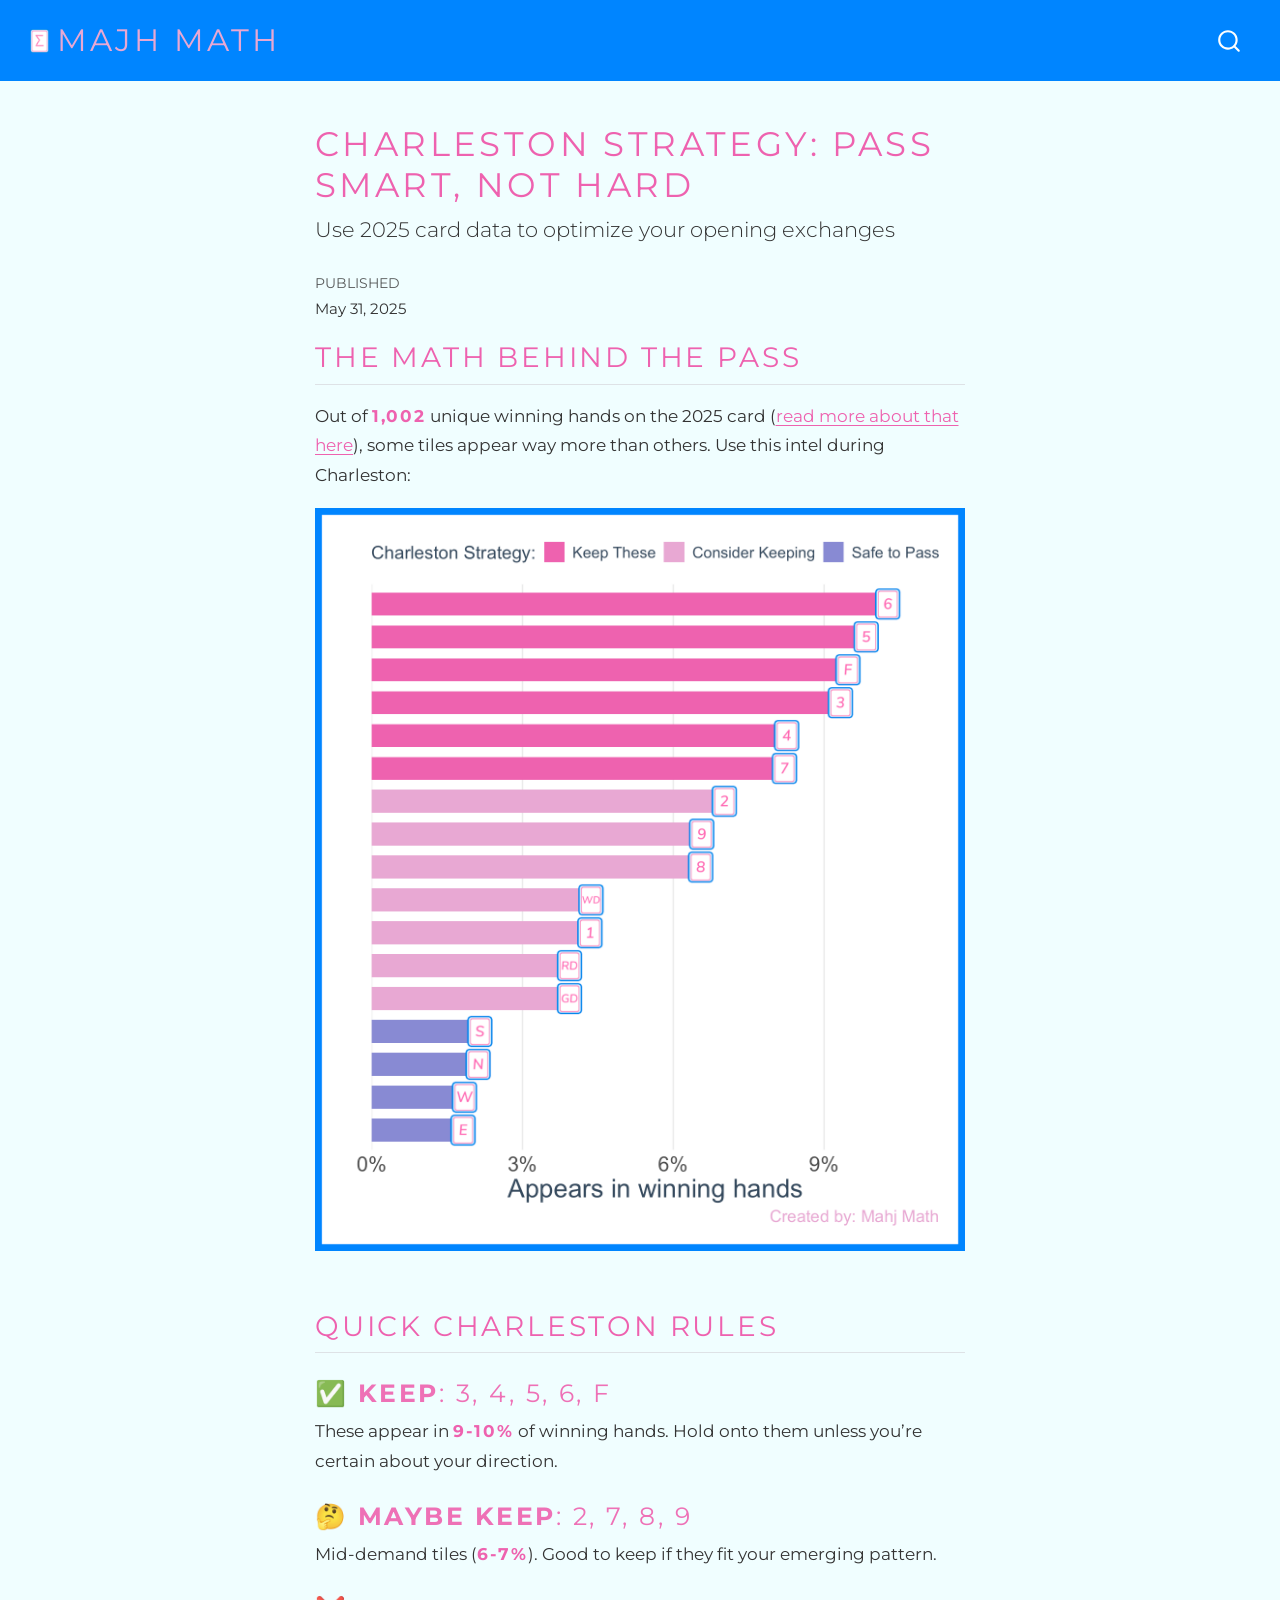
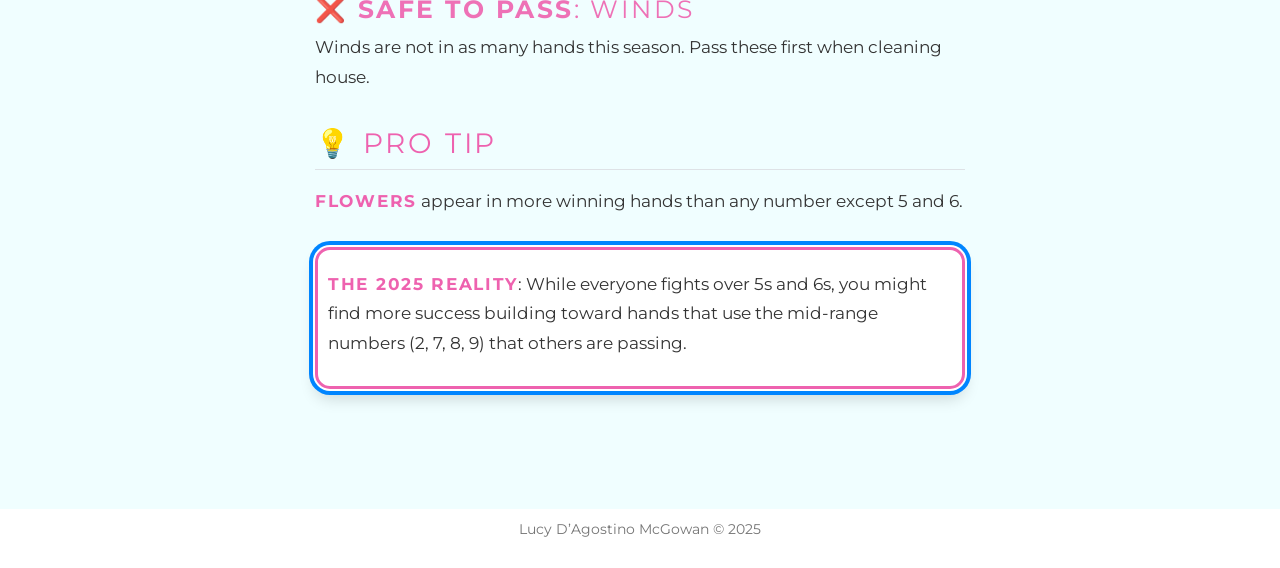
==== posts/2025-charleston/index.html @ de29fdbb "Built site for gh-pages" ====
<!DOCTYPE html>
<html xmlns="http://www.w3.org/1999/xhtml" lang="en" xml:lang="en"><head>

<meta charset="utf-8">
<meta name="generator" content="quarto-1.7.29">

<meta name="viewport" content="width=device-width, initial-scale=1.0, user-scalable=yes">

<meta name="dcterms.date" content="2025-05-31">

<title>Charleston Strategy: Pass Smart, Not Hard – majh math</title>
<style>
code{white-space: pre-wrap;}
span.smallcaps{font-variant: small-caps;}
div.columns{display: flex; gap: min(4vw, 1.5em);}
div.column{flex: auto; overflow-x: auto;}
div.hanging-indent{margin-left: 1.5em; text-indent: -1.5em;}
ul.task-list{list-style: none;}
ul.task-list li input[type="checkbox"] {
  width: 0.8em;
  margin: 0 0.8em 0.2em -1em; /* quarto-specific, see https://github.com/quarto-dev/quarto-cli/issues/4556 */ 
  vertical-align: middle;
}
</style>


<script src="../../site_libs/quarto-nav/quarto-nav.js"></script>
<script src="../../site_libs/quarto-nav/headroom.min.js"></script>
<script src="../../site_libs/clipboard/clipboard.min.js"></script>
<script src="../../site_libs/quarto-search/autocomplete.umd.js"></script>
<script src="../../site_libs/quarto-search/fuse.min.js"></script>
<script src="../../site_libs/quarto-search/quarto-search.js"></script>
<meta name="quarto:offset" content="../../">
<script src="../../site_libs/quarto-html/quarto.js" type="module"></script>
<script src="../../site_libs/quarto-html/tabsets/tabsets.js" type="module"></script>
<script src="../../site_libs/quarto-html/popper.min.js"></script>
<script src="../../site_libs/quarto-html/tippy.umd.min.js"></script>
<script src="../../site_libs/quarto-html/anchor.min.js"></script>
<link href="../../site_libs/quarto-html/tippy.css" rel="stylesheet">
<link href="../../site_libs/quarto-html/quarto-syntax-highlighting-0815c480559380816a4d1ea211a47e91.css" rel="stylesheet" id="quarto-text-highlighting-styles">
<script src="../../site_libs/bootstrap/bootstrap.min.js"></script>
<link href="../../site_libs/bootstrap/bootstrap-icons.css" rel="stylesheet">
<link href="../../site_libs/bootstrap/bootstrap-e5aacf9d52a28e7d3137a4a02d82b148.min.css" rel="stylesheet" append-hash="true" id="quarto-bootstrap" data-mode="light">
<script id="quarto-search-options" type="application/json">{
  "location": "navbar",
  "copy-button": false,
  "collapse-after": 3,
  "panel-placement": "end",
  "type": "overlay",
  "limit": 50,
  "keyboard-shortcut": [
    "f",
    "/",
    "s"
  ],
  "show-item-context": false,
  "language": {
    "search-no-results-text": "No results",
    "search-matching-documents-text": "matching documents",
    "search-copy-link-title": "Copy link to search",
    "search-hide-matches-text": "Hide additional matches",
    "search-more-match-text": "more match in this document",
    "search-more-matches-text": "more matches in this document",
    "search-clear-button-title": "Clear",
    "search-text-placeholder": "",
    "search-detached-cancel-button-title": "Cancel",
    "search-submit-button-title": "Submit",
    "search-label": "Search"
  }
}</script>


</head>

<body class="nav-fixed fullcontent quarto-light">

<div id="quarto-search-results"></div>
  <header id="quarto-header" class="headroom fixed-top">
    <nav class="navbar navbar-expand-lg " data-bs-theme="dark">
      <div class="navbar-container container-fluid">
      <div class="navbar-brand-container mx-auto">
    <a href="../../index.html" class="navbar-brand navbar-brand-logo">
    <img src="../../logo.png" alt="" class="navbar-logo">
    </a>
    <a class="navbar-brand" href="../../index.html">
    <span class="navbar-title">majh math</span>
    </a>
  </div>
        <div class="quarto-navbar-tools tools-end">
</div>
          <div id="quarto-search" class="" title="Search"></div>
      </div> <!-- /container-fluid -->
    </nav>
</header>
<!-- content -->
<div id="quarto-content" class="quarto-container page-columns page-rows-contents page-layout-article page-navbar">
<!-- sidebar -->
<!-- margin-sidebar -->
    
<!-- main -->
<main class="content" id="quarto-document-content">

<header id="title-block-header" class="quarto-title-block default">
<div class="quarto-title">
<h1 class="title">Charleston Strategy: Pass Smart, Not Hard</h1>
<p class="subtitle lead">Use 2025 card data to optimize your opening exchanges</p>
</div>



<div class="quarto-title-meta">

    
    <div>
    <div class="quarto-title-meta-heading">Published</div>
    <div class="quarto-title-meta-contents">
      <p class="date">May 31, 2025</p>
    </div>
  </div>
  
    
  </div>
  


</header>


<section id="the-math-behind-the-pass" class="level2">
<h2 class="anchored" data-anchor-id="the-math-behind-the-pass">The Math Behind the Pass</h2>
<p>Out of <strong>1,002</strong> unique winning hands on the 2025 card (<a href="../2025-unique-hands/">read more about that here</a>), some tiles appear way more than others. Use this intel during Charleston:</p>
<div class="cell">
<div class="cell-output-display">
<div>
<figure class="figure">
<p><img src="index_files/figure-html/unnamed-chunk-1-1.png" class="img-fluid figure-img" width="672"></p>
</figure>
</div>
</div>
</div>
</section>
<section id="quick-charleston-rules" class="level2">
<h2 class="anchored" data-anchor-id="quick-charleston-rules">Quick Charleston Rules</h2>
<section id="keep-3-4-5-6-f" class="level3">
<h3 class="anchored" data-anchor-id="keep-3-4-5-6-f">✅ <strong>KEEP</strong>: 3, 4, 5, 6, F</h3>
<p>These appear in <strong>9-10%</strong> of winning hands. Hold onto them unless you’re certain about your direction.</p>
</section>
<section id="maybe-keep-2-7-8-9" class="level3">
<h3 class="anchored" data-anchor-id="maybe-keep-2-7-8-9">🤔 <strong>MAYBE KEEP</strong>: 2, 7, 8, 9</h3>
<p>Mid-demand tiles (<strong>6-7%</strong>). Good to keep if they fit your emerging pattern.</p>
</section>
<section id="safe-to-pass-winds" class="level3">
<h3 class="anchored" data-anchor-id="safe-to-pass-winds">❌ <strong>SAFE TO PASS</strong>: Winds</h3>
<p>Winds are not in as many hands this season. Pass these first when cleaning house.</p>
</section>
</section>
<section id="pro-tip" class="level2">
<h2 class="anchored" data-anchor-id="pro-tip">💡 Pro Tip</h2>
<p><strong>Flowers</strong> appear in more winning hands than any number except 5 and 6.</p>
<div class="box">
<p><strong>The 2025 Reality</strong>: While everyone fights over 5s and 6s, you might find more success building toward hands that use the mid-range numbers (2, 7, 8, 9) that others are passing.</p>
</div>


</section>

</main> <!-- /main -->
<script id="quarto-html-after-body" type="application/javascript">
  window.document.addEventListener("DOMContentLoaded", function (event) {
    const icon = "";
    const anchorJS = new window.AnchorJS();
    anchorJS.options = {
      placement: 'right',
      icon: icon
    };
    anchorJS.add('.anchored');
    const isCodeAnnotation = (el) => {
      for (const clz of el.classList) {
        if (clz.startsWith('code-annotation-')) {                     
          return true;
        }
      }
      return false;
    }
    const onCopySuccess = function(e) {
      // button target
      const button = e.trigger;
      // don't keep focus
      button.blur();
      // flash "checked"
      button.classList.add('code-copy-button-checked');
      var currentTitle = button.getAttribute("title");
      button.setAttribute("title", "Copied!");
      let tooltip;
      if (window.bootstrap) {
        button.setAttribute("data-bs-toggle", "tooltip");
        button.setAttribute("data-bs-placement", "left");
        button.setAttribute("data-bs-title", "Copied!");
        tooltip = new bootstrap.Tooltip(button, 
          { trigger: "manual", 
            customClass: "code-copy-button-tooltip",
            offset: [0, -8]});
        tooltip.show();    
      }
      setTimeout(function() {
        if (tooltip) {
          tooltip.hide();
          button.removeAttribute("data-bs-title");
          button.removeAttribute("data-bs-toggle");
          button.removeAttribute("data-bs-placement");
        }
        button.setAttribute("title", currentTitle);
        button.classList.remove('code-copy-button-checked');
      }, 1000);
      // clear code selection
      e.clearSelection();
    }
    const getTextToCopy = function(trigger) {
        const codeEl = trigger.previousElementSibling.cloneNode(true);
        for (const childEl of codeEl.children) {
          if (isCodeAnnotation(childEl)) {
            childEl.remove();
          }
        }
        return codeEl.innerText;
    }
    const clipboard = new window.ClipboardJS('.code-copy-button:not([data-in-quarto-modal])', {
      text: getTextToCopy
    });
    clipboard.on('success', onCopySuccess);
    if (window.document.getElementById('quarto-embedded-source-code-modal')) {
      const clipboardModal = new window.ClipboardJS('.code-copy-button[data-in-quarto-modal]', {
        text: getTextToCopy,
        container: window.document.getElementById('quarto-embedded-source-code-modal')
      });
      clipboardModal.on('success', onCopySuccess);
    }
      var localhostRegex = new RegExp(/^(?:http|https):\/\/localhost\:?[0-9]*\//);
      var mailtoRegex = new RegExp(/^mailto:/);
        var filterRegex = new RegExp("https:\/\/LucyMcGowan\.github\.io\/mahjmath\/");
      var isInternal = (href) => {
          return filterRegex.test(href) || localhostRegex.test(href) || mailtoRegex.test(href);
      }
      // Inspect non-navigation links and adorn them if external
     var links = window.document.querySelectorAll('a[href]:not(.nav-link):not(.navbar-brand):not(.toc-action):not(.sidebar-link):not(.sidebar-item-toggle):not(.pagination-link):not(.no-external):not([aria-hidden]):not(.dropdown-item):not(.quarto-navigation-tool):not(.about-link)');
      for (var i=0; i<links.length; i++) {
        const link = links[i];
        if (!isInternal(link.href)) {
          // undo the damage that might have been done by quarto-nav.js in the case of
          // links that we want to consider external
          if (link.dataset.originalHref !== undefined) {
            link.href = link.dataset.originalHref;
          }
        }
      }
    function tippyHover(el, contentFn, onTriggerFn, onUntriggerFn) {
      const config = {
        allowHTML: true,
        maxWidth: 500,
        delay: 100,
        arrow: false,
        appendTo: function(el) {
            return el.parentElement;
        },
        interactive: true,
        interactiveBorder: 10,
        theme: 'quarto',
        placement: 'bottom-start',
      };
      if (contentFn) {
        config.content = contentFn;
      }
      if (onTriggerFn) {
        config.onTrigger = onTriggerFn;
      }
      if (onUntriggerFn) {
        config.onUntrigger = onUntriggerFn;
      }
      window.tippy(el, config); 
    }
    const noterefs = window.document.querySelectorAll('a[role="doc-noteref"]');
    for (var i=0; i<noterefs.length; i++) {
      const ref = noterefs[i];
      tippyHover(ref, function() {
        // use id or data attribute instead here
        let href = ref.getAttribute('data-footnote-href') || ref.getAttribute('href');
        try { href = new URL(href).hash; } catch {}
        const id = href.replace(/^#\/?/, "");
        const note = window.document.getElementById(id);
        if (note) {
          return note.innerHTML;
        } else {
          return "";
        }
      });
    }
    const xrefs = window.document.querySelectorAll('a.quarto-xref');
    const processXRef = (id, note) => {
      // Strip column container classes
      const stripColumnClz = (el) => {
        el.classList.remove("page-full", "page-columns");
        if (el.children) {
          for (const child of el.children) {
            stripColumnClz(child);
          }
        }
      }
      stripColumnClz(note)
      if (id === null || id.startsWith('sec-')) {
        // Special case sections, only their first couple elements
        const container = document.createElement("div");
        if (note.children && note.children.length > 2) {
          container.appendChild(note.children[0].cloneNode(true));
          for (let i = 1; i < note.children.length; i++) {
            const child = note.children[i];
            if (child.tagName === "P" && child.innerText === "") {
              continue;
            } else {
              container.appendChild(child.cloneNode(true));
              break;
            }
          }
          if (window.Quarto?.typesetMath) {
            window.Quarto.typesetMath(container);
          }
          return container.innerHTML
        } else {
          if (window.Quarto?.typesetMath) {
            window.Quarto.typesetMath(note);
          }
          return note.innerHTML;
        }
      } else {
        // Remove any anchor links if they are present
        const anchorLink = note.querySelector('a.anchorjs-link');
        if (anchorLink) {
          anchorLink.remove();
        }
        if (window.Quarto?.typesetMath) {
          window.Quarto.typesetMath(note);
        }
        if (note.classList.contains("callout")) {
          return note.outerHTML;
        } else {
          return note.innerHTML;
        }
      }
    }
    for (var i=0; i<xrefs.length; i++) {
      const xref = xrefs[i];
      tippyHover(xref, undefined, function(instance) {
        instance.disable();
        let url = xref.getAttribute('href');
        let hash = undefined; 
        if (url.startsWith('#')) {
          hash = url;
        } else {
          try { hash = new URL(url).hash; } catch {}
        }
        if (hash) {
          const id = hash.replace(/^#\/?/, "");
          const note = window.document.getElementById(id);
          if (note !== null) {
            try {
              const html = processXRef(id, note.cloneNode(true));
              instance.setContent(html);
            } finally {
              instance.enable();
              instance.show();
            }
          } else {
            // See if we can fetch this
            fetch(url.split('#')[0])
            .then(res => res.text())
            .then(html => {
              const parser = new DOMParser();
              const htmlDoc = parser.parseFromString(html, "text/html");
              const note = htmlDoc.getElementById(id);
              if (note !== null) {
                const html = processXRef(id, note);
                instance.setContent(html);
              } 
            }).finally(() => {
              instance.enable();
              instance.show();
            });
          }
        } else {
          // See if we can fetch a full url (with no hash to target)
          // This is a special case and we should probably do some content thinning / targeting
          fetch(url)
          .then(res => res.text())
          .then(html => {
            const parser = new DOMParser();
            const htmlDoc = parser.parseFromString(html, "text/html");
            const note = htmlDoc.querySelector('main.content');
            if (note !== null) {
              // This should only happen for chapter cross references
              // (since there is no id in the URL)
              // remove the first header
              if (note.children.length > 0 && note.children[0].tagName === "HEADER") {
                note.children[0].remove();
              }
              const html = processXRef(null, note);
              instance.setContent(html);
            } 
          }).finally(() => {
            instance.enable();
            instance.show();
          });
        }
      }, function(instance) {
      });
    }
        let selectedAnnoteEl;
        const selectorForAnnotation = ( cell, annotation) => {
          let cellAttr = 'data-code-cell="' + cell + '"';
          let lineAttr = 'data-code-annotation="' +  annotation + '"';
          const selector = 'span[' + cellAttr + '][' + lineAttr + ']';
          return selector;
        }
        const selectCodeLines = (annoteEl) => {
          const doc = window.document;
          const targetCell = annoteEl.getAttribute("data-target-cell");
          const targetAnnotation = annoteEl.getAttribute("data-target-annotation");
          const annoteSpan = window.document.querySelector(selectorForAnnotation(targetCell, targetAnnotation));
          const lines = annoteSpan.getAttribute("data-code-lines").split(",");
          const lineIds = lines.map((line) => {
            return targetCell + "-" + line;
          })
          let top = null;
          let height = null;
          let parent = null;
          if (lineIds.length > 0) {
              //compute the position of the single el (top and bottom and make a div)
              const el = window.document.getElementById(lineIds[0]);
              top = el.offsetTop;
              height = el.offsetHeight;
              parent = el.parentElement.parentElement;
            if (lineIds.length > 1) {
              const lastEl = window.document.getElementById(lineIds[lineIds.length - 1]);
              const bottom = lastEl.offsetTop + lastEl.offsetHeight;
              height = bottom - top;
            }
            if (top !== null && height !== null && parent !== null) {
              // cook up a div (if necessary) and position it 
              let div = window.document.getElementById("code-annotation-line-highlight");
              if (div === null) {
                div = window.document.createElement("div");
                div.setAttribute("id", "code-annotation-line-highlight");
                div.style.position = 'absolute';
                parent.appendChild(div);
              }
              div.style.top = top - 2 + "px";
              div.style.height = height + 4 + "px";
              div.style.left = 0;
              let gutterDiv = window.document.getElementById("code-annotation-line-highlight-gutter");
              if (gutterDiv === null) {
                gutterDiv = window.document.createElement("div");
                gutterDiv.setAttribute("id", "code-annotation-line-highlight-gutter");
                gutterDiv.style.position = 'absolute';
                const codeCell = window.document.getElementById(targetCell);
                const gutter = codeCell.querySelector('.code-annotation-gutter');
                gutter.appendChild(gutterDiv);
              }
              gutterDiv.style.top = top - 2 + "px";
              gutterDiv.style.height = height + 4 + "px";
            }
            selectedAnnoteEl = annoteEl;
          }
        };
        const unselectCodeLines = () => {
          const elementsIds = ["code-annotation-line-highlight", "code-annotation-line-highlight-gutter"];
          elementsIds.forEach((elId) => {
            const div = window.document.getElementById(elId);
            if (div) {
              div.remove();
            }
          });
          selectedAnnoteEl = undefined;
        };
          // Handle positioning of the toggle
      window.addEventListener(
        "resize",
        throttle(() => {
          elRect = undefined;
          if (selectedAnnoteEl) {
            selectCodeLines(selectedAnnoteEl);
          }
        }, 10)
      );
      function throttle(fn, ms) {
      let throttle = false;
      let timer;
        return (...args) => {
          if(!throttle) { // first call gets through
              fn.apply(this, args);
              throttle = true;
          } else { // all the others get throttled
              if(timer) clearTimeout(timer); // cancel #2
              timer = setTimeout(() => {
                fn.apply(this, args);
                timer = throttle = false;
              }, ms);
          }
        };
      }
        // Attach click handler to the DT
        const annoteDls = window.document.querySelectorAll('dt[data-target-cell]');
        for (const annoteDlNode of annoteDls) {
          annoteDlNode.addEventListener('click', (event) => {
            const clickedEl = event.target;
            if (clickedEl !== selectedAnnoteEl) {
              unselectCodeLines();
              const activeEl = window.document.querySelector('dt[data-target-cell].code-annotation-active');
              if (activeEl) {
                activeEl.classList.remove('code-annotation-active');
              }
              selectCodeLines(clickedEl);
              clickedEl.classList.add('code-annotation-active');
            } else {
              // Unselect the line
              unselectCodeLines();
              clickedEl.classList.remove('code-annotation-active');
            }
          });
        }
    const findCites = (el) => {
      const parentEl = el.parentElement;
      if (parentEl) {
        const cites = parentEl.dataset.cites;
        if (cites) {
          return {
            el,
            cites: cites.split(' ')
          };
        } else {
          return findCites(el.parentElement)
        }
      } else {
        return undefined;
      }
    };
    var bibliorefs = window.document.querySelectorAll('a[role="doc-biblioref"]');
    for (var i=0; i<bibliorefs.length; i++) {
      const ref = bibliorefs[i];
      const citeInfo = findCites(ref);
      if (citeInfo) {
        tippyHover(citeInfo.el, function() {
          var popup = window.document.createElement('div');
          citeInfo.cites.forEach(function(cite) {
            var citeDiv = window.document.createElement('div');
            citeDiv.classList.add('hanging-indent');
            citeDiv.classList.add('csl-entry');
            var biblioDiv = window.document.getElementById('ref-' + cite);
            if (biblioDiv) {
              citeDiv.innerHTML = biblioDiv.innerHTML;
            }
            popup.appendChild(citeDiv);
          });
          return popup.innerHTML;
        });
      }
    }
  });
  </script>
</div> <!-- /content -->
<footer class="footer">
  <div class="nav-footer">
    <div class="nav-footer-left">
      &nbsp;
    </div>   
    <div class="nav-footer-center">
<p>Lucy D’Agostino McGowan © 2025</p>
</div>
    <div class="nav-footer-right">
      &nbsp;
    </div>
  </div>
</footer>




</body></html>
---- site_libs/quarto-html/tippy.css ----
.tippy-box[data-animation=fade][data-state=hidden]{opacity:0}[data-tippy-root]{max-width:calc(100vw - 10px)}.tippy-box{position:relative;background-color:#333;color:#fff;border-radius:4px;font-size:14px;line-height:1.4;white-space:normal;outline:0;transition-property:transform,visibility,opacity}.tippy-box[data-placement^=top]>.tippy-arrow{bottom:0}.tippy-box[data-placement^=top]>.tippy-arrow:before{bottom:-7px;left:0;border-width:8px 8px 0;border-top-color:initial;transform-origin:center top}.tippy-box[data-placement^=bottom]>.tippy-arrow{top:0}.tippy-box[data-placement^=bottom]>.tippy-arrow:before{top:-7px;left:0;border-width:0 8px 8px;border-bottom-color:initial;transform-origin:center bottom}.tippy-box[data-placement^=left]>.tippy-arrow{right:0}.tippy-box[data-placement^=left]>.tippy-arrow:before{border-width:8px 0 8px 8px;border-left-color:initial;right:-7px;transform-origin:center left}.tippy-box[data-placement^=right]>.tippy-arrow{left:0}.tippy-box[data-placement^=right]>.tippy-arrow:before{left:-7px;border-width:8px 8px 8px 0;border-right-color:initial;transform-origin:center right}.tippy-box[data-inertia][data-state=visible]{transition-timing-function:cubic-bezier(.54,1.5,.38,1.11)}.tippy-arrow{width:16px;height:16px;color:#333}.tippy-arrow:before{content:"";position:absolute;border-color:transparent;border-style:solid}.tippy-content{position:relative;padding:5px 9px;z-index:1}
---- site_libs/quarto-html/quarto-syntax-highlighting-0815c480559380816a4d1ea211a47e91.css ----
/* quarto syntax highlight colors */
:root {
  --quarto-hl-ot-color: #003B4F;
  --quarto-hl-at-color: #657422;
  --quarto-hl-ss-color: #20794D;
  --quarto-hl-an-color: #5E5E5E;
  --quarto-hl-fu-color: #4758AB;
  --quarto-hl-st-color: #20794D;
  --quarto-hl-cf-color: #003B4F;
  --quarto-hl-op-color: #5E5E5E;
  --quarto-hl-er-color: #AD0000;
  --quarto-hl-bn-color: #AD0000;
  --quarto-hl-al-color: #AD0000;
  --quarto-hl-va-color: #111111;
  --quarto-hl-bu-color: inherit;
  --quarto-hl-ex-color: inherit;
  --quarto-hl-pp-color: #AD0000;
  --quarto-hl-in-color: #5E5E5E;
  --quarto-hl-vs-color: #20794D;
  --quarto-hl-wa-color: #5E5E5E;
  --quarto-hl-do-color: #5E5E5E;
  --quarto-hl-im-color: #00769E;
  --quarto-hl-ch-color: #20794D;
  --quarto-hl-dt-color: #AD0000;
  --quarto-hl-fl-color: #AD0000;
  --quarto-hl-co-color: #5E5E5E;
  --quarto-hl-cv-color: #5E5E5E;
  --quarto-hl-cn-color: #8f5902;
  --quarto-hl-sc-color: #5E5E5E;
  --quarto-hl-dv-color: #AD0000;
  --quarto-hl-kw-color: #003B4F;
}

/* other quarto variables */
:root {
  --quarto-font-monospace: SFMono-Regular, Menlo, Monaco, Consolas, "Liberation Mono", "Courier New", monospace;
}

/* syntax highlight based on Pandoc's rules */
pre > code.sourceCode > span {
  color: #003B4F;
}

code.sourceCode > span {
  color: #003B4F;
}

div.sourceCode,
div.sourceCode pre.sourceCode {
  color: #003B4F;
}

/* Normal */
code span {
  color: #003B4F;
}

/* Alert */
code span.al {
  color: #AD0000;
  font-style: inherit;
}

/* Annotation */
code span.an {
  color: #5E5E5E;
  font-style: inherit;
}

/* Attribute */
code span.at {
  color: #657422;
  font-style: inherit;
}

/* BaseN */
code span.bn {
  color: #AD0000;
  font-style: inherit;
}

/* BuiltIn */
code span.bu {
  font-style: inherit;
}

/* ControlFlow */
code span.cf {
  color: #003B4F;
  font-weight: bold;
  font-style: inherit;
}

/* Char */
code span.ch {
  color: #20794D;
  font-style: inherit;
}

/* Constant */
code span.cn {
  color: #8f5902;
  font-style: inherit;
}

/* Comment */
code span.co {
  color: #5E5E5E;
  font-style: inherit;
}

/* CommentVar */
code span.cv {
  color: #5E5E5E;
  font-style: italic;
}

/* Documentation */
code span.do {
  color: #5E5E5E;
  font-style: italic;
}

/* DataType */
code span.dt {
  color: #AD0000;
  font-style: inherit;
}

/* DecVal */
code span.dv {
  color: #AD0000;
  font-style: inherit;
}

/* Error */
code span.er {
  color: #AD0000;
  font-style: inherit;
}

/* Extension */
code span.ex {
  font-style: inherit;
}

/* Float */
code span.fl {
  color: #AD0000;
  font-style: inherit;
}

/* Function */
code span.fu {
  color: #4758AB;
  font-style: inherit;
}

/* Import */
code span.im {
  color: #00769E;
  font-style: inherit;
}

/* Information */
code span.in {
  color: #5E5E5E;
  font-style: inherit;
}

/* Keyword */
code span.kw {
  color: #003B4F;
  font-weight: bold;
  font-style: inherit;
}

/* Operator */
code span.op {
  color: #5E5E5E;
  font-style: inherit;
}

/* Other */
code span.ot {
  color: #003B4F;
  font-style: inherit;
}

/* Preprocessor */
code span.pp {
  color: #AD0000;
  font-style: inherit;
}

/* SpecialChar */
code span.sc {
  color: #5E5E5E;
  font-style: inherit;
}

/* SpecialString */
code span.ss {
  color: #20794D;
  font-style: inherit;
}

/* String */
code span.st {
  color: #20794D;
  font-style: inherit;
}

/* Variable */
code span.va {
  color: #111111;
  font-style: inherit;
}

/* VerbatimString */
code span.vs {
  color: #20794D;
  font-style: inherit;
}

/* Warning */
code span.wa {
  color: #5E5E5E;
  font-style: italic;
}

.prevent-inlining {
  content: "</";
}

/*# sourceMappingURL=d398365ccb532ba00fe56d6aa1025863.css.map */
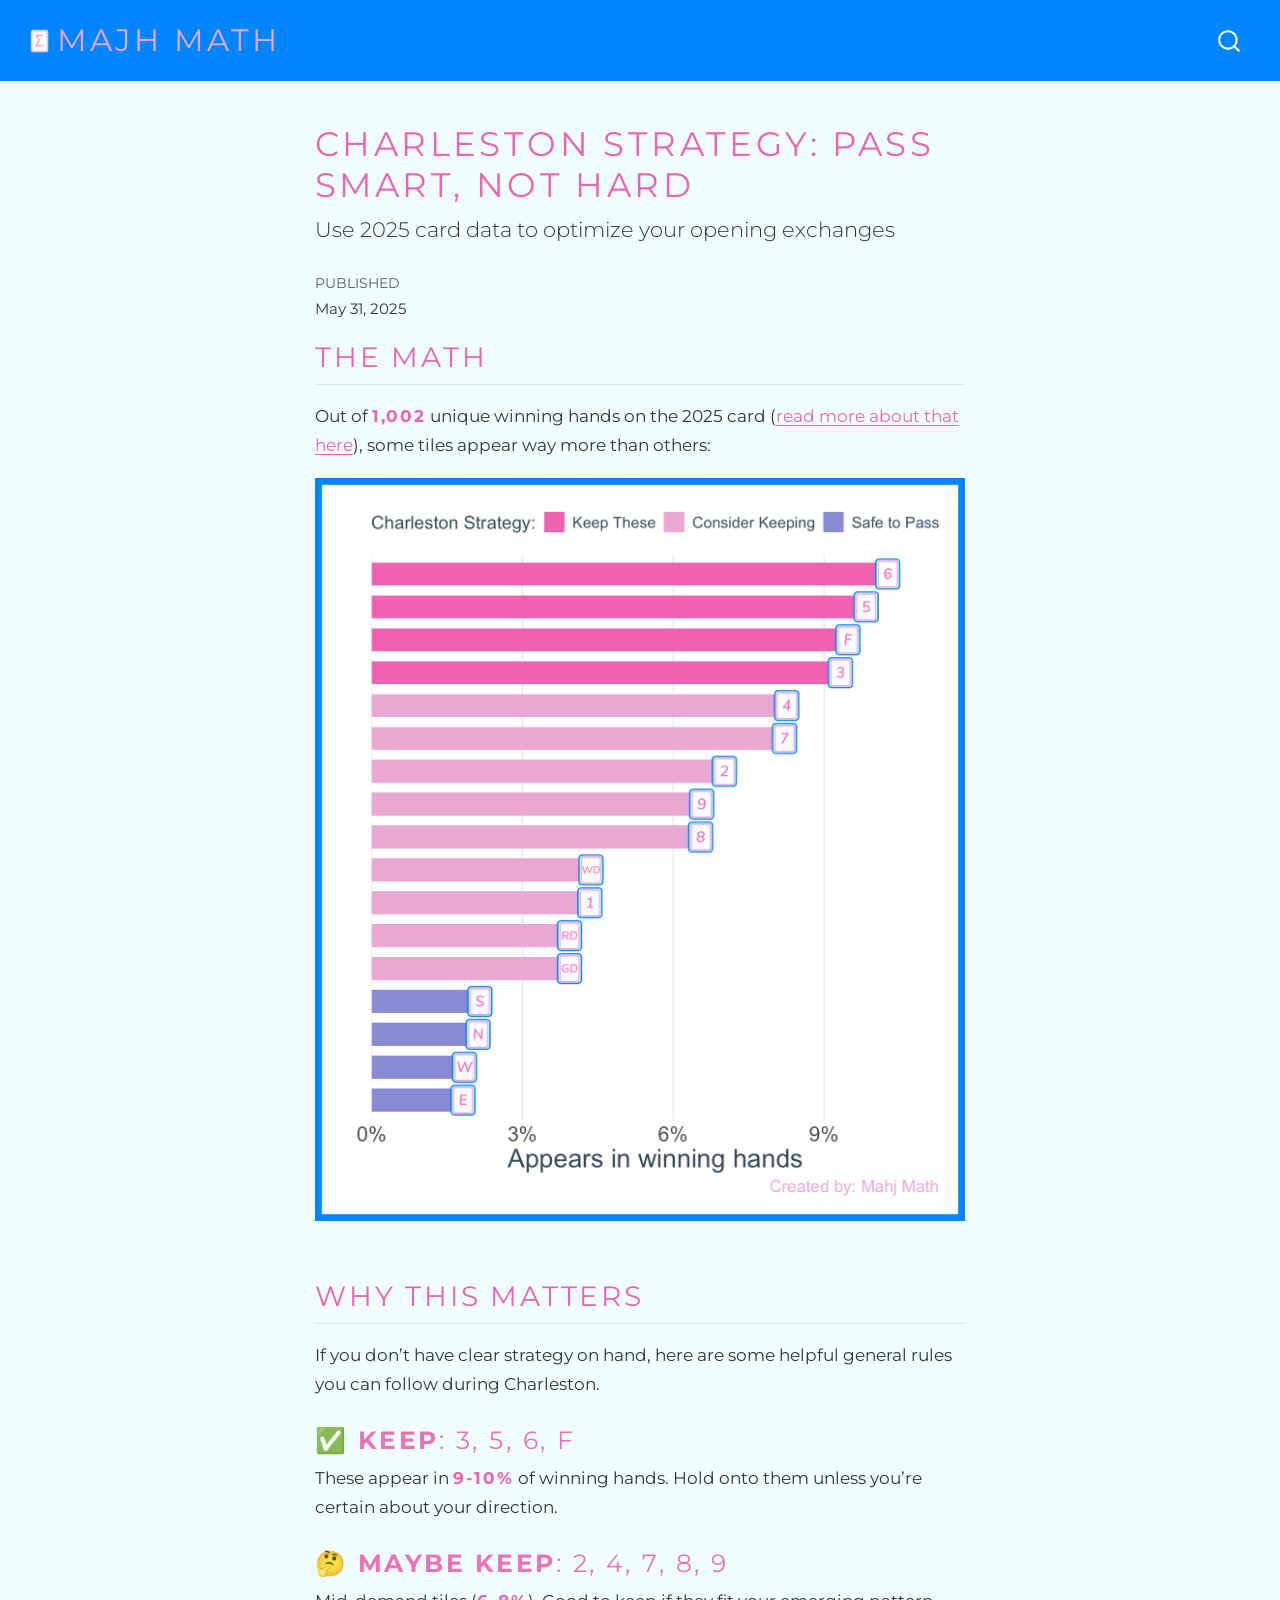
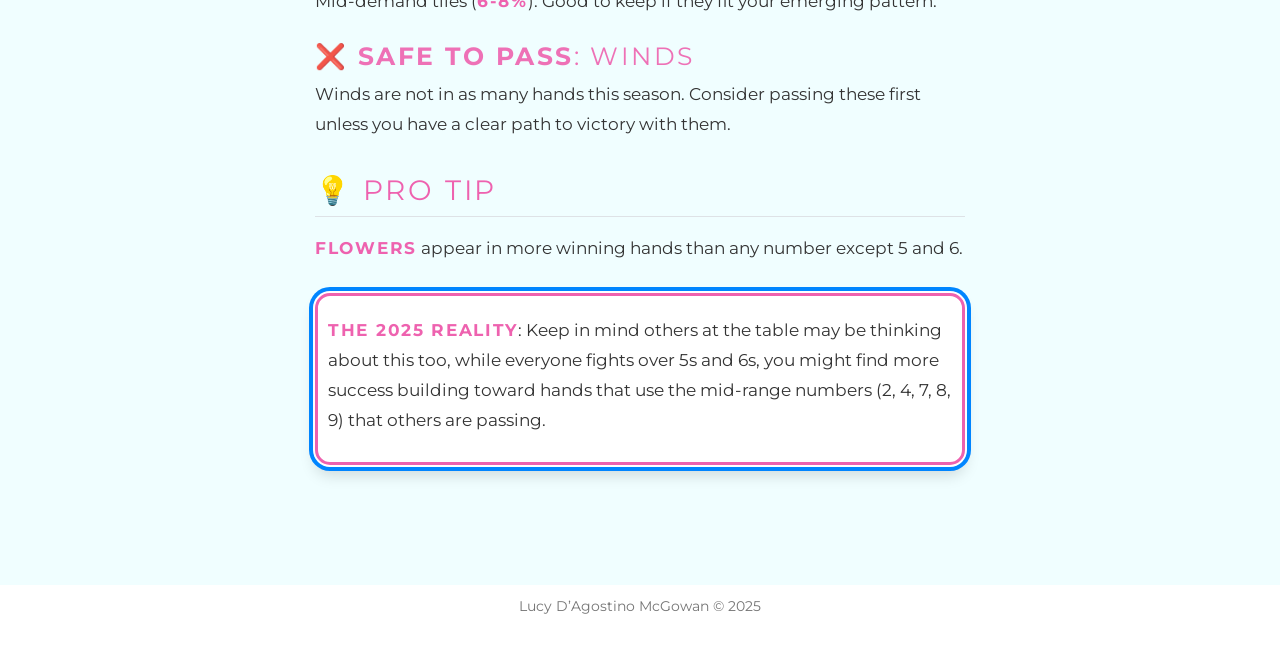
==== commit d9f8d325: "Built site for gh-pages" ====
--- a/posts/2025-charleston/index.html
+++ b/posts/2025-charleston/index.html
@@ -126,9 +126,9 @@
 </header>
 
 
-<section id="the-math-behind-the-pass" class="level2">
-<h2 class="anchored" data-anchor-id="the-math-behind-the-pass">The Math Behind the Pass</h2>
-<p>Out of <strong>1,002</strong> unique winning hands on the 2025 card (<a href="../2025-unique-hands/">read more about that here</a>), some tiles appear way more than others. Use this intel during Charleston:</p>
+<section id="the-math" class="level2">
+<h2 class="anchored" data-anchor-id="the-math">The Math</h2>
+<p>Out of <strong>1,002</strong> unique winning hands on the 2025 card (<a href="../2025-unique-hands/">read more about that here</a>), some tiles appear way more than others:</p>
 <div class="cell">
 <div class="cell-output-display">
 <div>
@@ -139,26 +139,27 @@
 </div>
 </div>
 </section>
-<section id="quick-charleston-rules" class="level2">
-<h2 class="anchored" data-anchor-id="quick-charleston-rules">Quick Charleston Rules</h2>
-<section id="keep-3-4-5-6-f" class="level3">
-<h3 class="anchored" data-anchor-id="keep-3-4-5-6-f">✅ <strong>KEEP</strong>: 3, 4, 5, 6, F</h3>
+<section id="why-this-matters" class="level2">
+<h2 class="anchored" data-anchor-id="why-this-matters">Why this matters</h2>
+<p>If you don’t have clear strategy on hand, here are some helpful general rules you can follow during Charleston.</p>
+<section id="keep-3-5-6-f" class="level3">
+<h3 class="anchored" data-anchor-id="keep-3-5-6-f">✅ <strong>KEEP</strong>: 3, 5, 6, F</h3>
 <p>These appear in <strong>9-10%</strong> of winning hands. Hold onto them unless you’re certain about your direction.</p>
 </section>
-<section id="maybe-keep-2-7-8-9" class="level3">
-<h3 class="anchored" data-anchor-id="maybe-keep-2-7-8-9">🤔 <strong>MAYBE KEEP</strong>: 2, 7, 8, 9</h3>
-<p>Mid-demand tiles (<strong>6-7%</strong>). Good to keep if they fit your emerging pattern.</p>
+<section id="maybe-keep-2-4-7-8-9" class="level3">
+<h3 class="anchored" data-anchor-id="maybe-keep-2-4-7-8-9">🤔 <strong>MAYBE KEEP</strong>: 2, 4, 7, 8, 9</h3>
+<p>Mid-demand tiles (<strong>6-8%</strong>). Good to keep if they fit your emerging pattern.</p>
 </section>
 <section id="safe-to-pass-winds" class="level3">
 <h3 class="anchored" data-anchor-id="safe-to-pass-winds">❌ <strong>SAFE TO PASS</strong>: Winds</h3>
-<p>Winds are not in as many hands this season. Pass these first when cleaning house.</p>
+<p>Winds are not in as many hands this season. Consider passing these first unless you have a clear path to victory with them.</p>
 </section>
 </section>
 <section id="pro-tip" class="level2">
 <h2 class="anchored" data-anchor-id="pro-tip">💡 Pro Tip</h2>
 <p><strong>Flowers</strong> appear in more winning hands than any number except 5 and 6.</p>
 <div class="box">
-<p><strong>The 2025 Reality</strong>: While everyone fights over 5s and 6s, you might find more success building toward hands that use the mid-range numbers (2, 7, 8, 9) that others are passing.</p>
+<p><strong>The 2025 Reality</strong>: Keep in mind others at the table may be thinking about this too, while everyone fights over 5s and 6s, you might find more success building toward hands that use the mid-range numbers (2, 4, 7, 8, 9) that others are passing.</p>
 </div>
 
 
